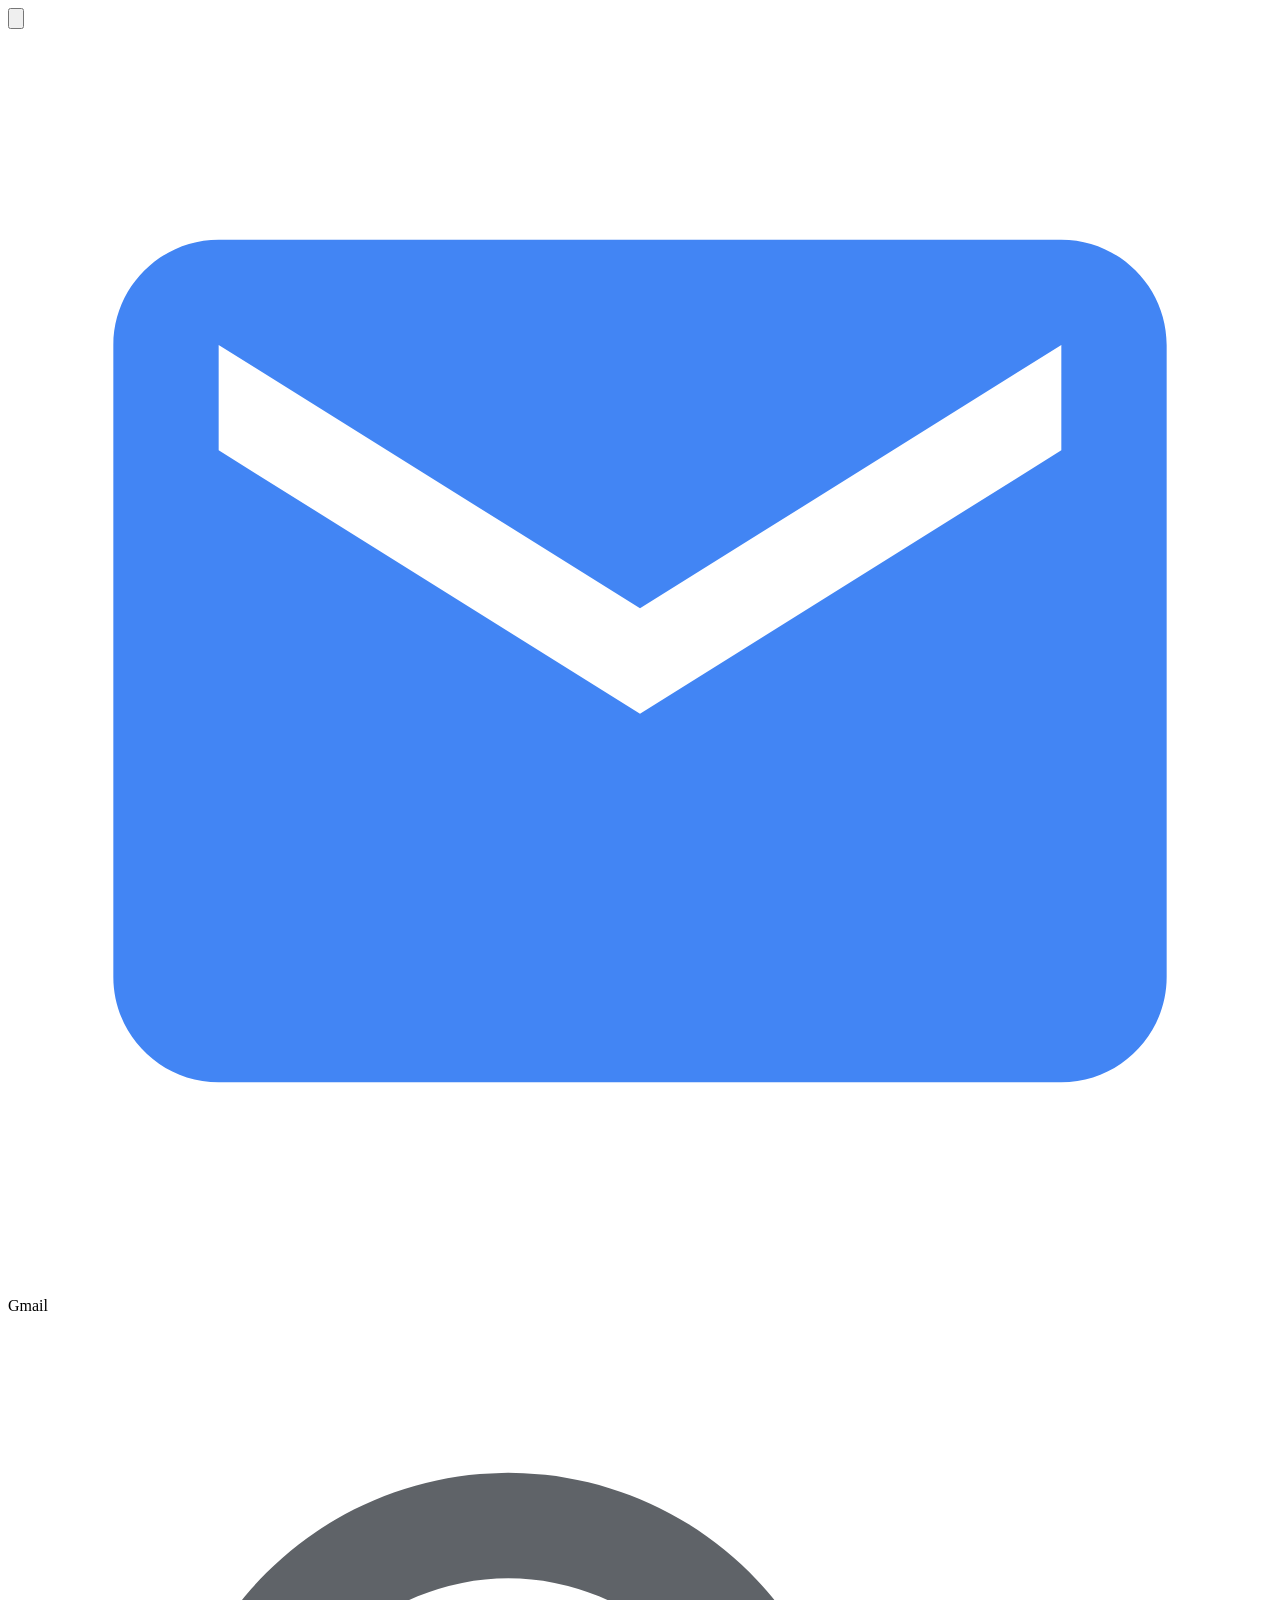
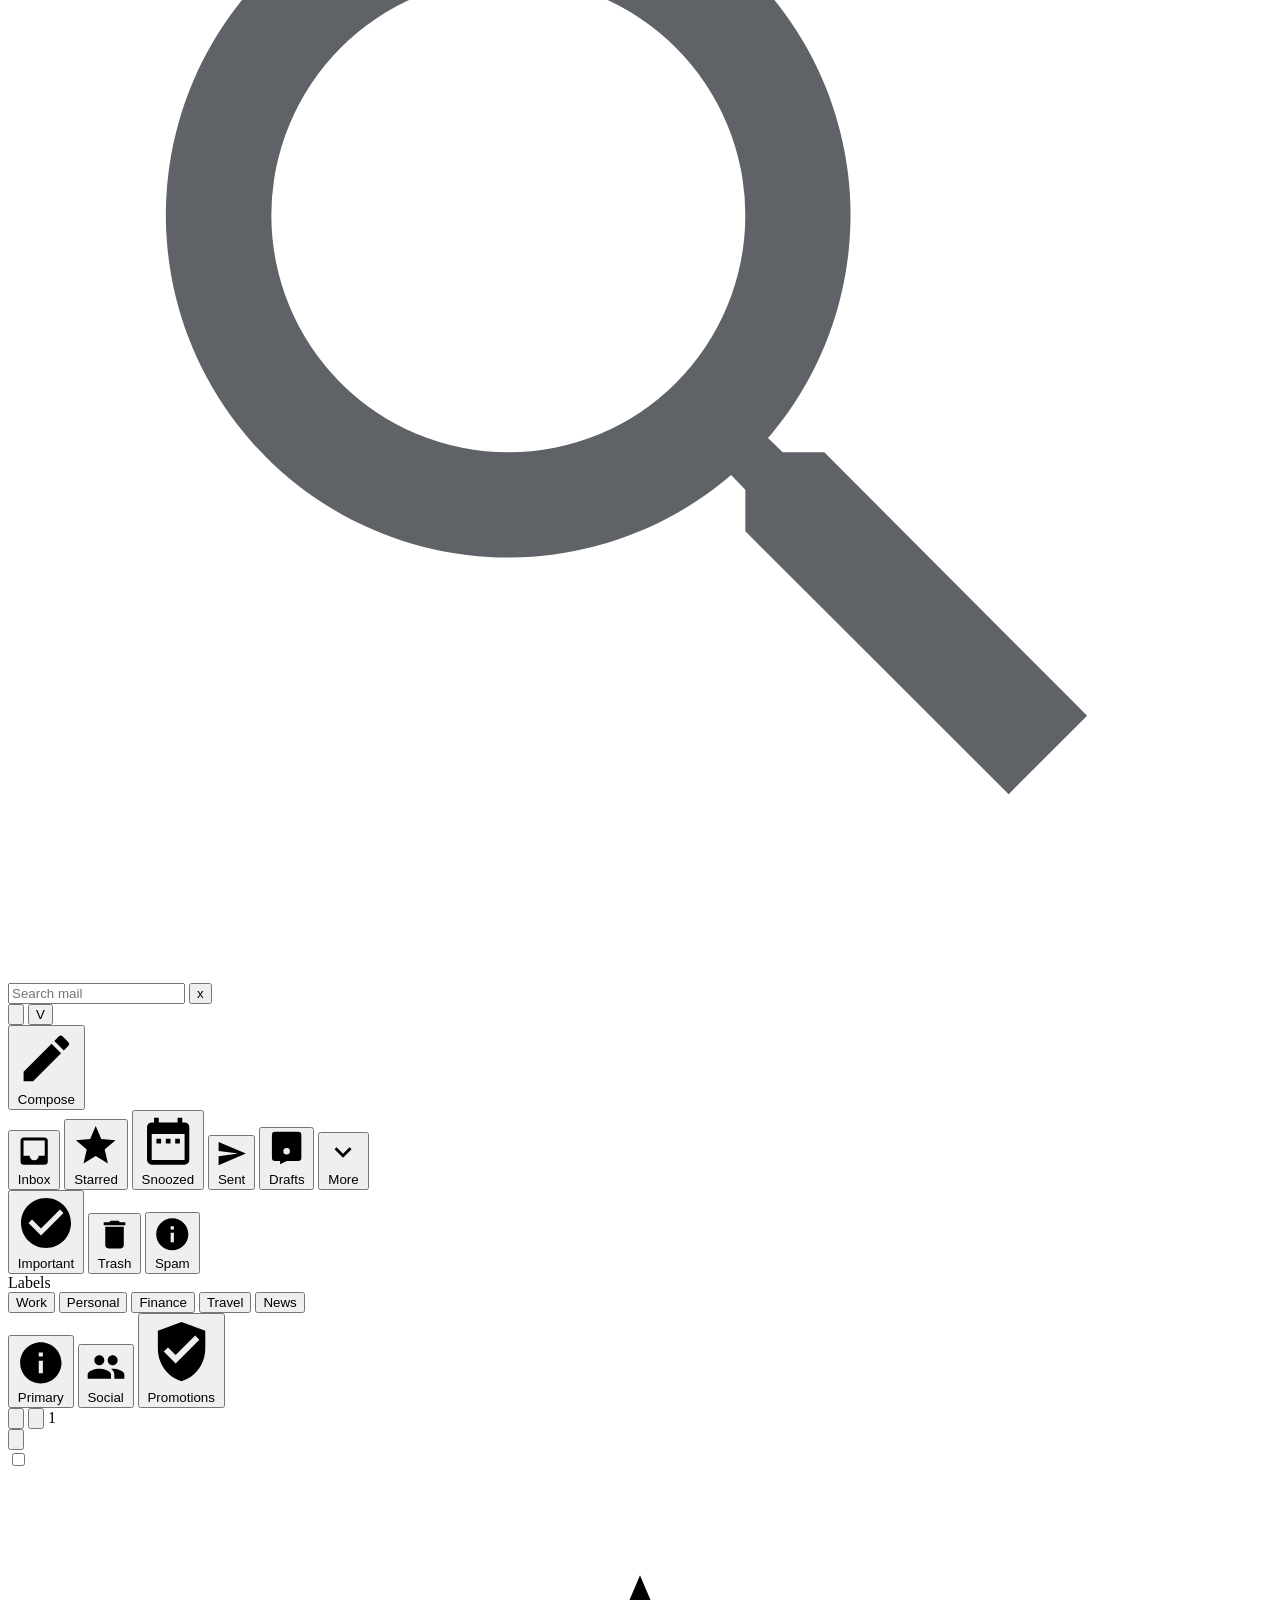
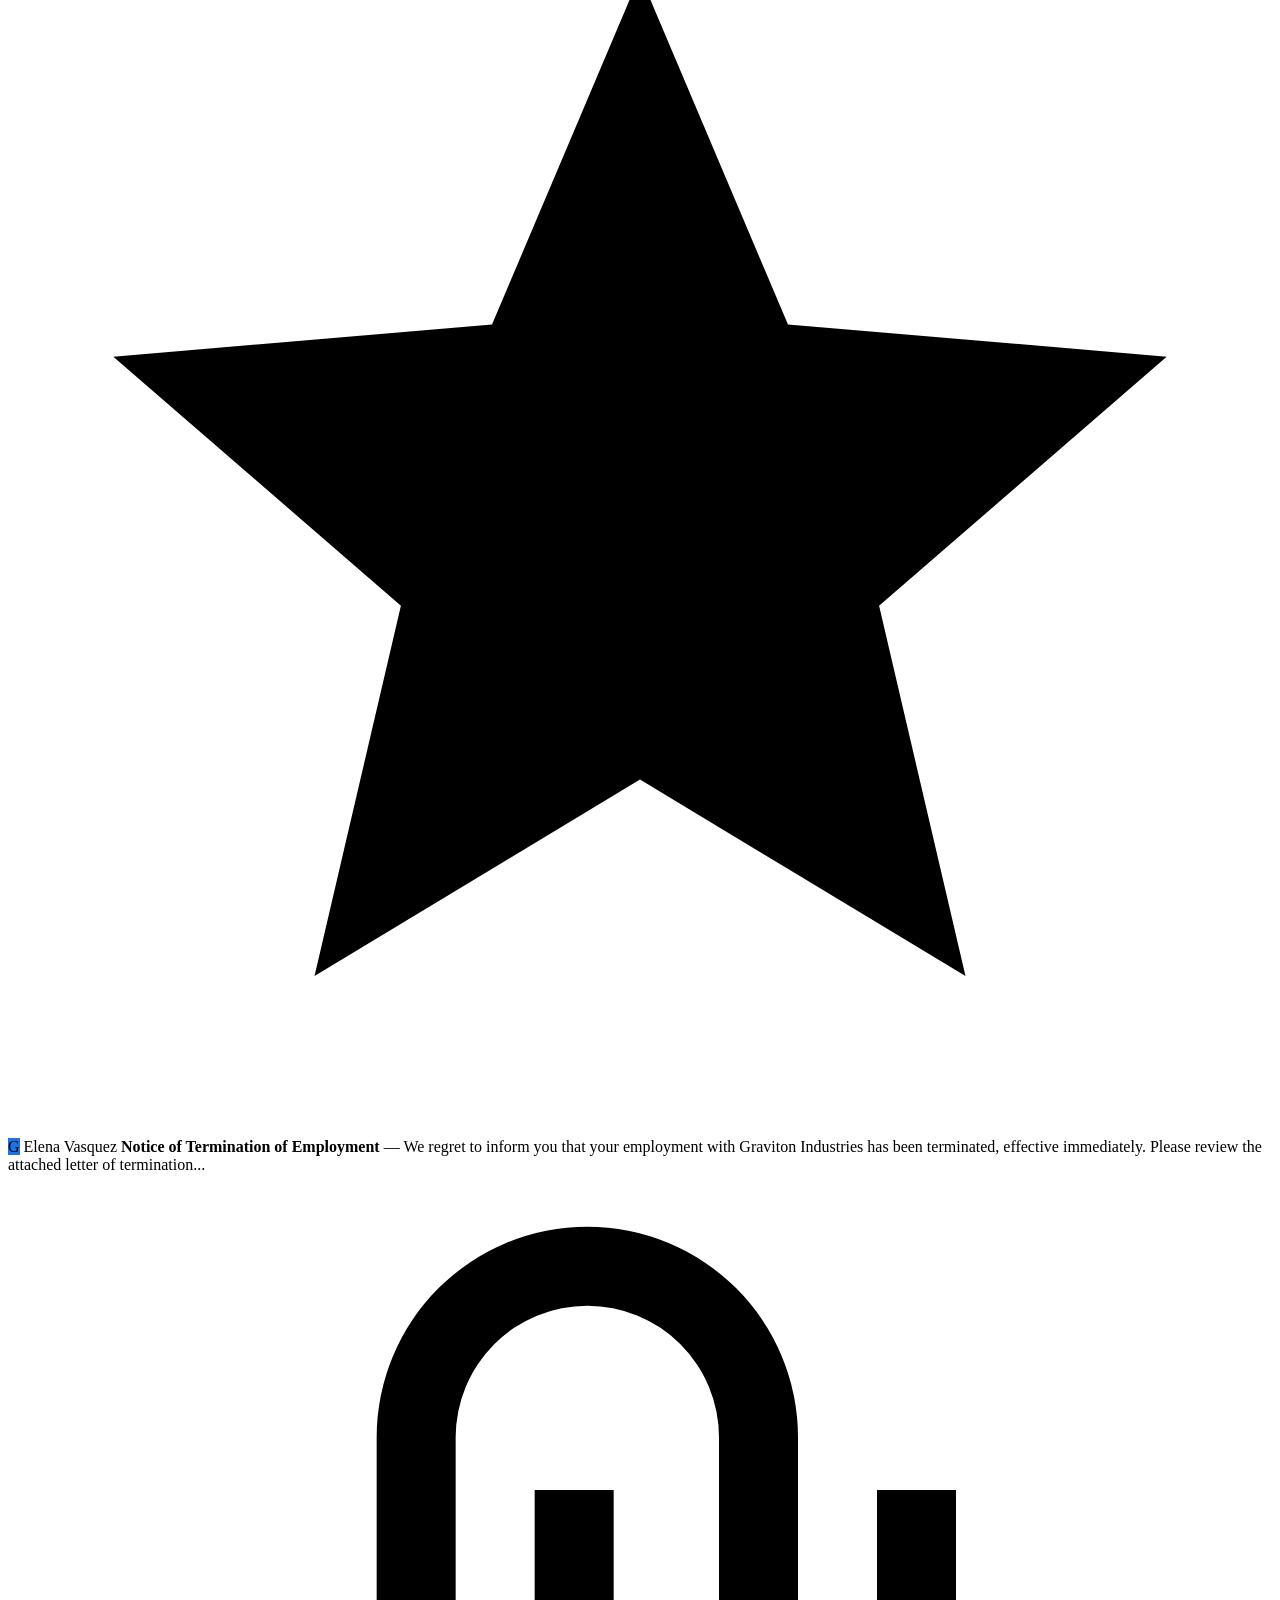
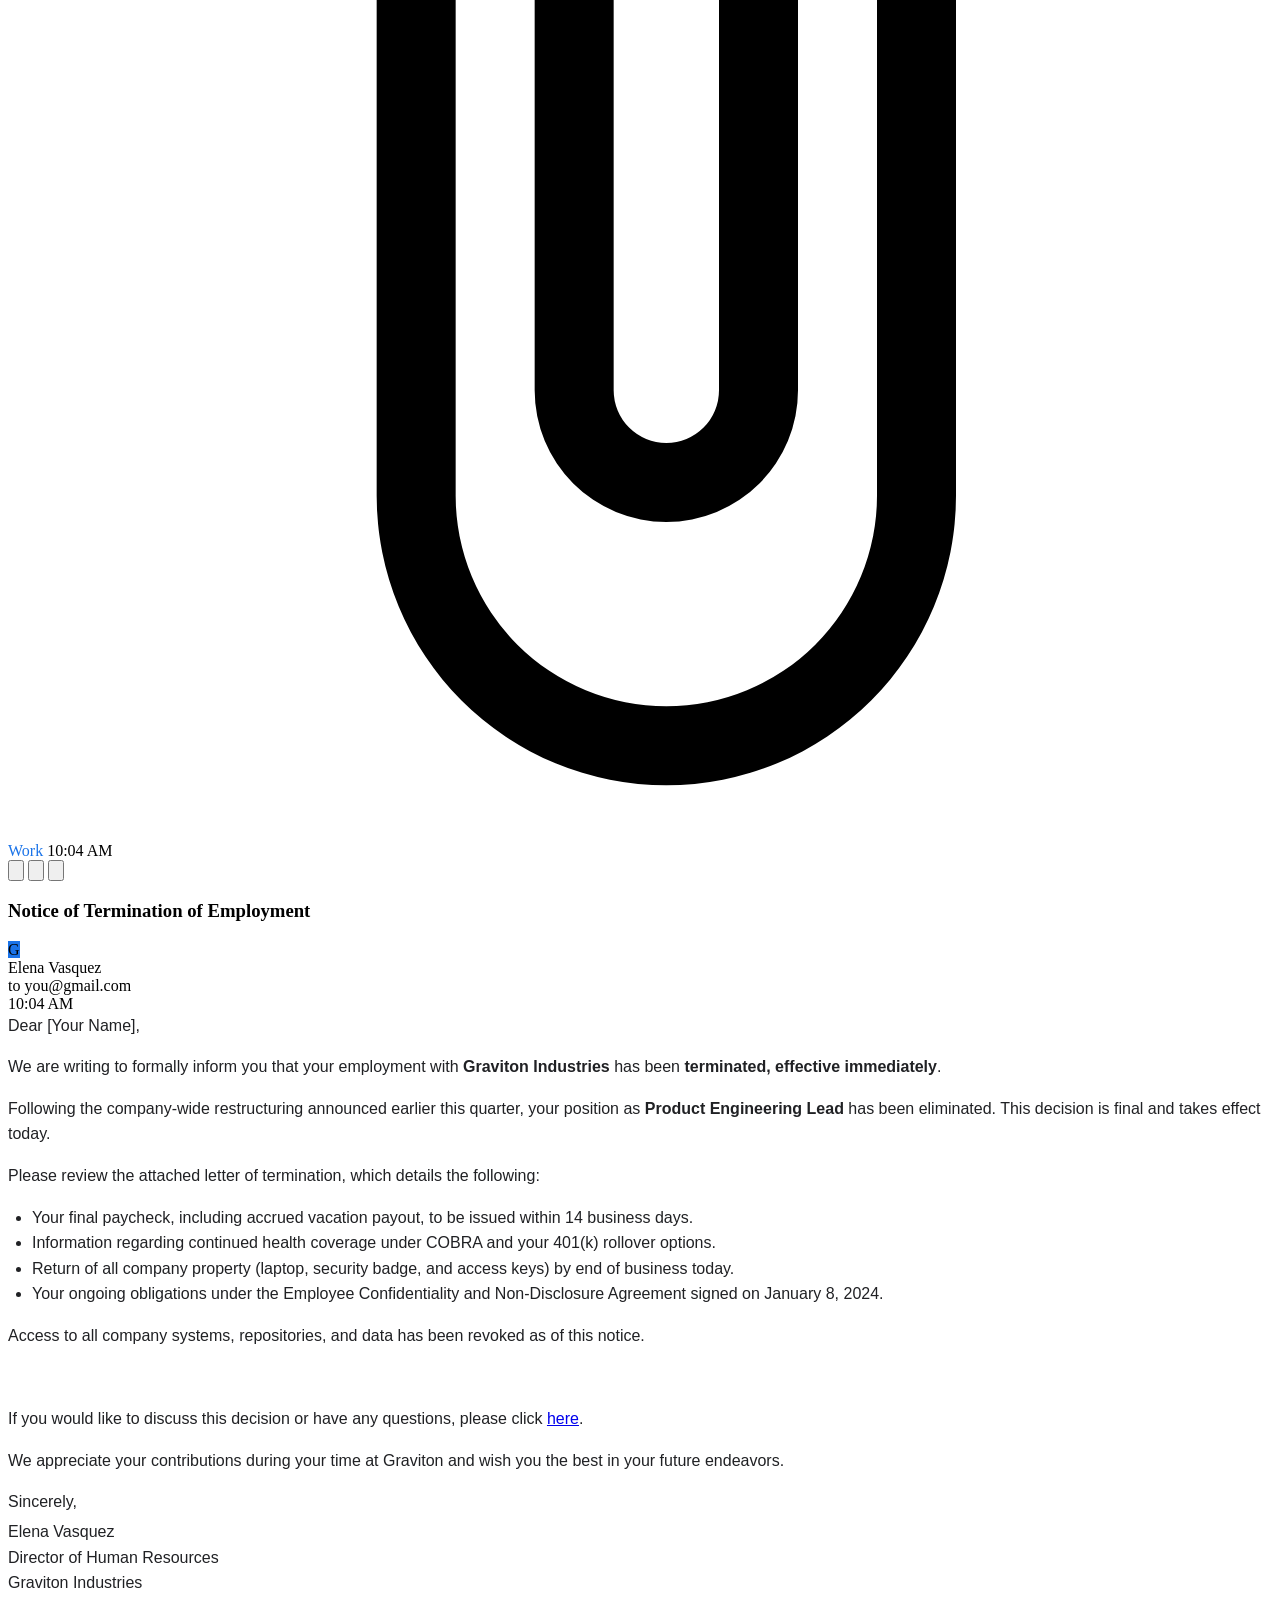
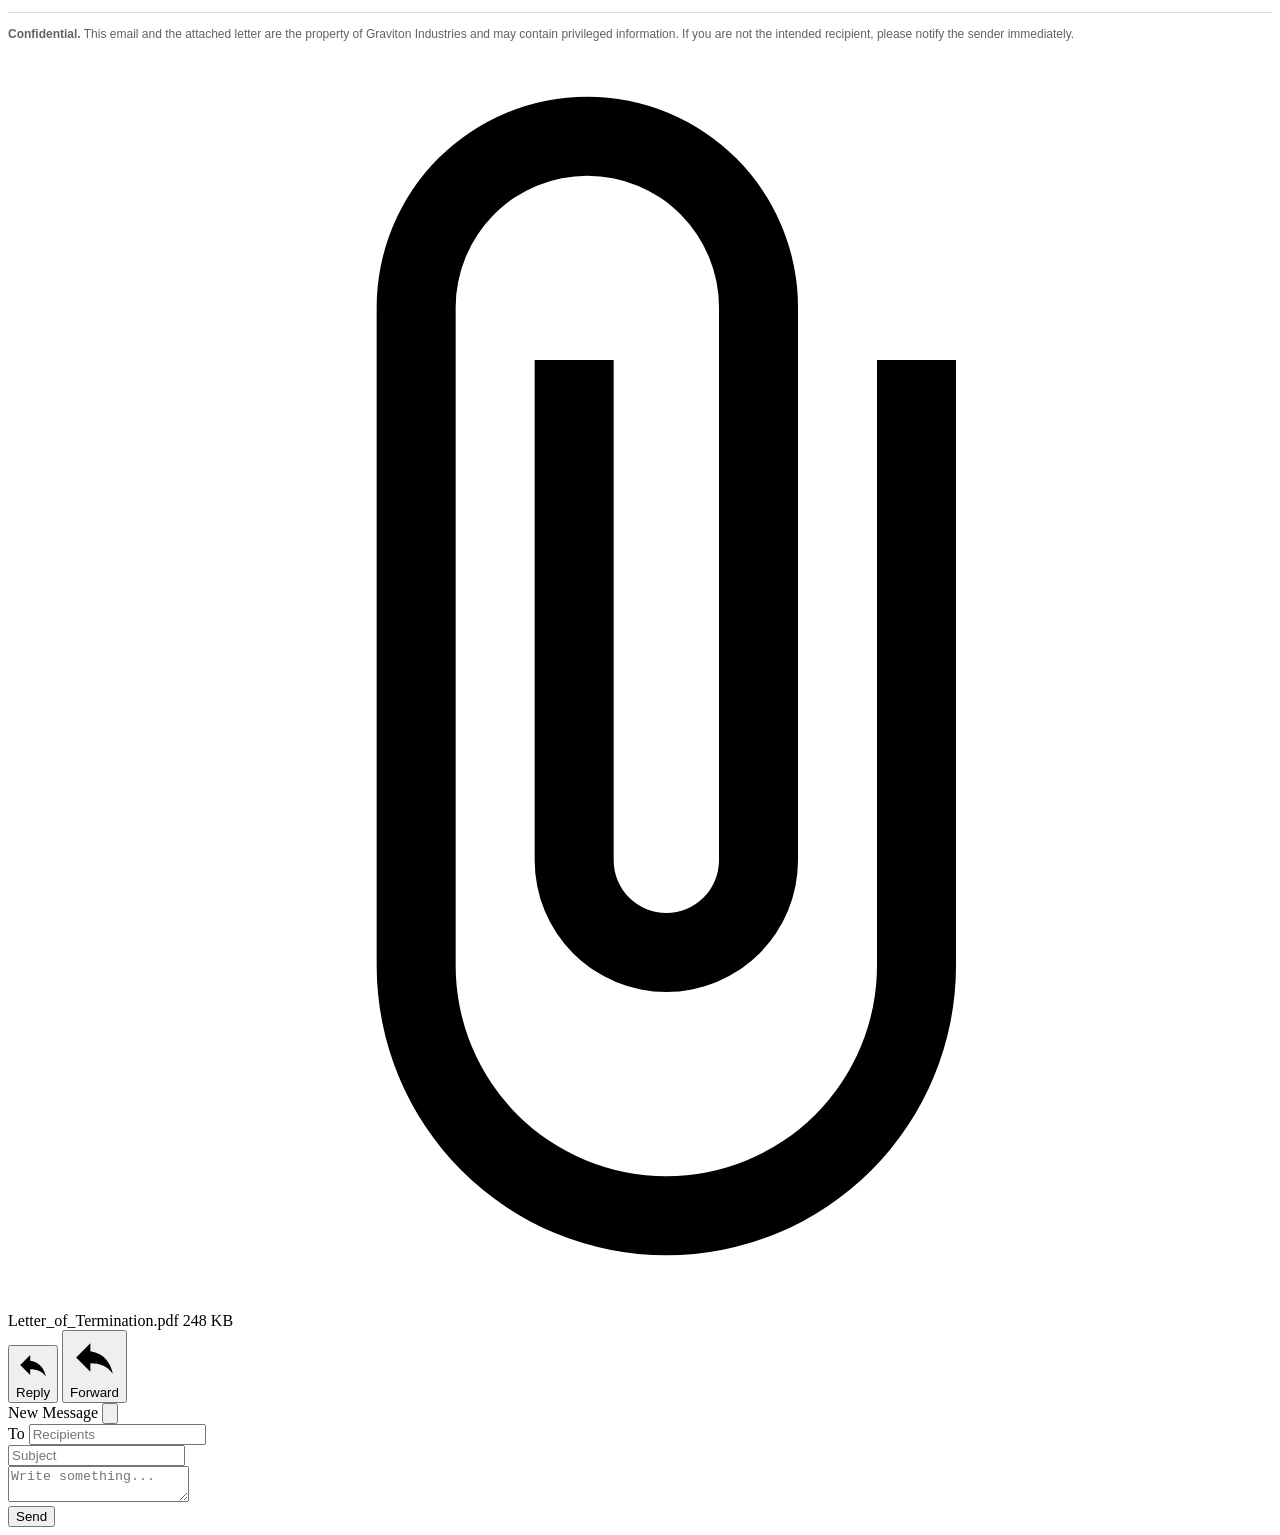
==== index.html @ 0658f621 "da" ====
<!DOCTYPE html>
<html lang="en">
<head>
  <meta charset="UTF-8" />
  <meta name="viewport" content="width=device-width, initial-scale=1.0" />
  <title>Inbox - Gmail Clone</title>
  <link rel="icon" type="image/svg+xml" href="favicon.svg" />
  <link rel="stylesheet" href="stylesv4.css" />
</head>
<body>

  <!-- ============ TOP BAR ============ -->
  <header class="topbar">
    <button class="icon-btn menu-btn" id="menuBtn" aria-label="Menu">
      <svg viewBox="0 0 24 24"><path d="M3 6h18v2H3V6zm0 5h18v2H3v-2zm0 5h18v2H3v-2z"/></svg>
    </button>
    <div class="brand">
      <span class="brand-icon">
        <svg viewBox="0 0 24 24"><path fill="#4285f4" d="M20 4H4c-1.1 0-2 .9-2 2v12c0 1.1.9 2 2 2h16c1.1 0 2-.9 2-2V6c0-1.1-.9-2-2-2zm0 4l-8 5-8-5V6l8 5 8-5v2z"/></svg>
      </span>
      <span class="brand-text">Gmail</span>
    </div>

    <div class="search-wrap">
      <span class="search-icon">
        <svg viewBox="0 0 24 24"><path fill="#5f6368" d="M15.5 14h-.79l-.28-.27a6.5 6.5 0 1 0-.7.7l.27.28v.79l5 4.99L20.49 19l-4.99-5zm-6 0A4.5 4.5 0 1 1 14 9.5 4.5 4.5 0 0 1 9.5 14z"/></svg>
      </span>
      <input type="text" id="searchInput" placeholder="Search mail" autocomplete="off" />
      <button class="search-clear" id="searchClear" aria-label="Clear search">x</button>
    </div>

    <div class="topbar-right">
      <button class="icon-btn" aria-label="Settings">
        <svg viewBox="0 0 24 24"><path fill="#5f6368" d="M19.14 12.94c.04-.3.06-.61.06-.94 0-.32-.02-.64-.07-.94l2.03-1.58a.49.49 0 0 0 .12-.61l-1.92-3.32a.488.488 0 0 0-.59-.22l-2.39.96c-.5-.38-1.03-.7-1.62-.94l-.36-2.54a.484.484 0 0 0-.48-.41h-3.84c-.24 0-.43.17-.47.41l-.36 2.54c-.59.24-1.13.57-1.62.94l-2.39-.96c-.22-.08-.47 0-.59.22L2.74 8.87c-.12.21-.08.47.12.61l2.03 1.58c-.05.3-.09.63-.09.94s.02.64.07.94l-2.03 1.58a.49.49 0 0 0-.12.61l1.92 3.32c.12.22.37.29.59.22l2.39-.96c.5.38 1.03.7 1.62.94l.36 2.54c.05.24.24.41.48.41h3.84c.24 0 .44-.17.47-.41l.36-2.54c.59-.24 1.13-.56 1.62-.94l2.39.96c.22.08.47 0 .59-.22l1.92-3.32c.12-.22.07-.47-.12-.61l-2.01-1.58zM12 15.6c-1.98 0-3.6-1.62-3.6-3.6s1.62-3.6 3.6-3.6 3.6 1.62 3.6 3.6-1.62 3.6-3.6 3.6z"/></svg>
      </button>
      <button class="avatar-btn" aria-label="Account">
        <span id="avatarLetter">V</span>
      </button>
    </div>
  </header>

  <!-- ============ LAYOUT ============ -->
  <div class="layout">

    <!-- ============ SIDEBAR ============ -->
    <aside class="sidebar" id="sidebar">
      <button class="compose-btn" id="composeBtn">
        <svg viewBox="0 0 24 24"><path d="M3 17.25V21h3.75L17.81 9.94l-3.75-3.75L3 17.25zM20.71 7.04a1 1 0 0 0 0-1.41l-2.34-2.34a1 1 0 0 0-1.41 0l-1.83 1.83 3.75 3.75 1.83-1.83z"/></svg>
        <span>Compose</span>
      </button>

      <nav class="nav" id="nav">
        <button class="nav-item active" data-view="inbox">
          <span class="nav-ico">
            <svg viewBox="0 0 24 24"><path d="M19 3H4.99c-1.1 0-1.98.9-1.98 2L3 19c0 1.1.89 2 1.99 2H19c1.1 0 2-.9 2-2V5c0-1.1-.9-2-2-2zm0 12h-4c0 1.66-1.35 3-3 3s-3-1.34-3-3H4.99V5H19v10z"/></svg>
          </span>
          <span class="nav-label">Inbox</span>
          <span class="nav-count" id="inboxCount"></span>
        </button>

        <button class="nav-item" data-view="starred">
          <span class="nav-ico">
            <svg viewBox="0 0 24 24"><path d="M12 17.27 18.18 21l-1.64-7.03L22 9.24l-7.19-.61L12 2 9.19 8.63 2 9.24l5.46 4.73L5.82 21z"/></svg>
          </span>
          <span class="nav-label">Starred</span>
        </button>

        <button class="nav-item" data-view="snoozed">
          <span class="nav-ico">
            <svg viewBox="0 0 24 24"><path d="M9 11H7v2h2v-2zm4 0h-2v2h2v-2zm4 0h-2v2h2v-2zm2-7h-1V2h-2v2H8V2H6v2H5a2 2 0 0 0-2 2v14a2 2 0 0 0 2 2h14a2 2 0 0 0 2-2V6a2 2 0 0 0-2-2zm0 16H5V9h14v11z"/></svg>
          </span>
          <span class="nav-label">Snoozed</span>
        </button>

        <button class="nav-item" data-view="sent">
          <span class="nav-ico">
            <svg viewBox="0 0 24 24"><path d="M2.01 21 23 12 2.01 3 2 10l15 2-15 2z"/></svg>
          </span>
          <span class="nav-label">Sent</span>
        </button>

        <button class="nav-item" data-view="drafts">
          <span class="nav-ico">
            <svg viewBox="0 0 24 24"><path d="M12 15a2 2 0 0 1-2-2 2 2 0 0 1 2-2 2 2 0 0 1 2 2 2 2 0 0 1-2 2zm7-14H5a2 2 0 0 0-2 2v14a2 2 0 0 0 2 2h3v2l4-2h7a2 2 0 0 0 2-2V3a2 2 0 0 0-2-2z"/></svg>
          </span>
          <span class="nav-label">Drafts</span>
        </button>

        <button class="nav-item" data-view="moreToggle" id="moreToggle">
          <span class="nav-ico" id="moreToggleIcon">
            <svg viewBox="0 0 24 24"><path d="M16.59 8.59 12 13.17 7.41 8.59 6 10l6 6 6-6z"/></svg>
          </span>
          <span class="nav-label" id="moreToggleLabel">More</span>
        </button>

        <div id="moreItems" class="hidden">
          <button class="nav-item" data-view="important">
            <span class="nav-ico">
              <svg viewBox="0 0 24 24"><path d="M12 2C6.48 2 2 6.48 2 12s4.48 10 10 10 10-4.48 10-10S17.52 2 12 2zm-2 15-5-5 1.41-1.41L10 14.17l7.59-7.59L19 8l-9 9z"/></svg>
            </span>
            <span class="nav-label">Important</span>
          </button>
          <button class="nav-item" data-view="trash">
            <span class="nav-ico">
              <svg viewBox="0 0 24 24"><path d="M6 19c0 1.1.9 2 2 2h8c1.1 0 2-.9 2-2V7H6v12zM19 4h-3.5l-1-1h-5l-1 1H5v2h14V4z"/></svg>
            </span>
            <span class="nav-label">Trash</span>
          </button>
          <button class="nav-item" data-view="spam">
            <span class="nav-ico">
              <svg viewBox="0 0 24 24"><path d="M12 2C6.48 2 2 6.48 2 12s4.48 10 10 10 10-4.48 10-10S17.52 2 12 2zm1 15h-2v-6h2v6zm0-8h-2V7h2v2z"/></svg>
            </span>
            <span class="nav-label">Spam</span>
          </button>
        </div>

        <div class="nav-labels-title">Labels</div>
        <div id="labelsNav"></div>
      </nav>
    </aside>

    <!-- ============ MAIN CONTENT ============ -->
    <main class="content" id="content">

      <!-- ===== MAIL LIST VIEW ===== -->
      <section class="view" id="mailListView">

        <!-- tabs -->
        <div class="tabs">
          <button class="tab active" data-category="Primary">
            <svg viewBox="0 0 24 24"><path d="M12 2C6.48 2 2 6.48 2 12s4.48 10 10 10 10-4.48 10-10S17.52 2 12 2zm1 15h-2v-6h2v6zm0-8h-2V7h2v2z"/></svg>
            Primary
          </button>
          <button class="tab" data-category="Social">
            <svg viewBox="0 0 24 24"><path d="M16 11c1.66 0 2.99-1.34 2.99-3S17.66 5 16 5s-3 1.34-3 3 1.34 3 3 3zm-8 0c1.66 0 2.99-1.34 2.99-3S9.66 5 8 5 5 6.34 5 8s1.34 3 3 3zm0 2c-2.33 0-7 1.17-7 3.5V19h14v-2.5c0-2.33-4.67-3.5-7-3.5zm8 0c-.29 0-.62.02-.97.05 1.16.84 1.97 1.97 1.97 3.45V19h6v-2.5c0-2.33-4.67-3.5-7-3.5z"/></svg>
            Social
          </button>
          <button class="tab" data-category="Promotions">
            <svg viewBox="0 0 24 24"><path d="M12 2 4 5v6.09c0 5.05 3.41 9.76 8 10.91 4.59-1.15 8-5.86 8-10.91V5l-8-3zm-2 14-4-4 1.41-1.41L10 13.17l6.59-6.59L18 8l-8 8z"/></svg>
            Promotions
          </button>
        </div>

        <!-- toolbar -->
        <div class="toolbar">
          <button class="icon-btn" id="selectAllBtn" aria-label="Select all">
            <svg viewBox="0 0 24 24"><path fill="#5f6368" d="M19 5v14H5V5h14zm0-2H5a2 2 0 0 0-2 2v14a2 2 0 0 0 2 2h14a2 2 0 0 0 2-2V5a2 2 0 0 0-2-2z"/></svg>
          </button>
          <button class="icon-btn" id="refreshBtn" aria-label="Refresh">
            <svg viewBox="0 0 24 24"><path fill="#5f6368" d="M17.65 6.35A7.958 7.958 0 0 0 12 4c-4.42 0-8 3.58-8 8s3.58 8 8 8c3.73 0 6.84-2.55 7.73-6h-2.08A5.99 5.99 0 0 1 12 18c-3.31 0-6-2.69-6-6s2.69-6 6-6c1.66 0 3.14.69 4.22 1.78L13 11h7V4l-2.35 2.35z"/></svg>
          </button>
          <span class="toolbar-count" id="toolbarCount"></span>
          <div class="spacer"></div>
          <button class="icon-btn" id="deleteBtn" aria-label="Delete">
            <svg viewBox="0 0 24 24"><path fill="#5f6368" d="M6 19c0 1.1.9 2 2 2h8c1.1 0 2-.9 2-2V7H6v12zM19 4h-3.5l-1-1h-5l-1 1H5v2h14V4z"/></svg>
          </button>
        </div>

        <!-- email list -->
        <div class="email-list" id="emailList"></div>
      </section>

      <!-- ===== EMAIL READING VIEW ===== -->
      <section class="view hidden" id="emailView">
        <div class="email-toolbar">
          <button class="icon-btn" id="backBtn" aria-label="Back">
            <svg viewBox="0 0 24 24"><path fill="#5f6368" d="M20 11H7.83l5.59-5.59L12 4l-8 8 8 8 1.41-1.41L7.83 13H20v-2z"/></svg>
          </button>
          <button class="icon-btn" id="archiveBtn" aria-label="Archive">
            <svg viewBox="0 0 24 24"><path fill="#5f6368" d="M20.54 5.23 19.15 3.55A1.99 1.99 0 0 0 17.61 3H6.39c-.59 0-1.14.24-1.54.68l-1.39 1.68A2.007 2.007 0 0 0 3 6.83V21c0 .55.45 1 1 1h16c.55 0 1-.45 1-1V6.83c0-.53-.21-1.04-.46-1.6zM5.18 5 6.39 3.55c.06-.05.14-.09.23-.09h10.76c.09 0 .17.04.23.09L18.82 5H5.18zM19 20H5v-4h14v4zm0-6H5V7h14v7z"/></svg>
          </button>
          <button class="icon-btn" id="emailDeleteBtn" aria-label="Delete">
            <svg viewBox="0 0 24 24"><path fill="#5f6368" d="M6 19c0 1.1.9 2 2 2h8c1.1 0 2-.9 2-2V7H6v12zM19 4h-3.5l-1-1h-5l-1 1H5v2h14V4z"/></svg>
          </button>
        </div>

        <article class="email-content" id="emailContent"></article>
      </section>
    </main>
  </div>

  <!-- ============ COMPOSE MODAL ============ -->
  <div class="compose-overlay hidden" id="composeOverlay">
    <div class="compose-window" id="composeWindow">
      <div class="compose-header">
        <span id="composeTitle">New Message</span>
        <button class="icon-btn compose-close" id="composeClose" aria-label="Close">
          <svg viewBox="0 0 24 24"><path fill="#5f6368" d="M19 6.41 17.59 5 12 10.59 6.41 5 5 6.41 10.59 12 5 17.59 6.41 19 12 13.41 17.59 19 19 17.59 13.41 12z"/></svg>
        </button>
      </div>
      <div class="compose-body">
        <div class="compose-field">
          <label>To</label>
          <input type="text" id="composeTo" placeholder="Recipients" />
        </div>
        <div class="compose-field">
          <label></label>
          <input type="text" id="composeSubject" placeholder="Subject" />
        </div>
        <textarea id="composeBody" placeholder="Write something..."></textarea>
      </div>
      <div class="compose-footer">
        <button class="send-btn" id="sendBtn">Send</button>
      </div>
    </div>
  </div>

  <div class="toast hidden" id="toast"></div>

  <script src="mock-data.js"></script>
  <script src="app.js"></script>
</body>
</html>
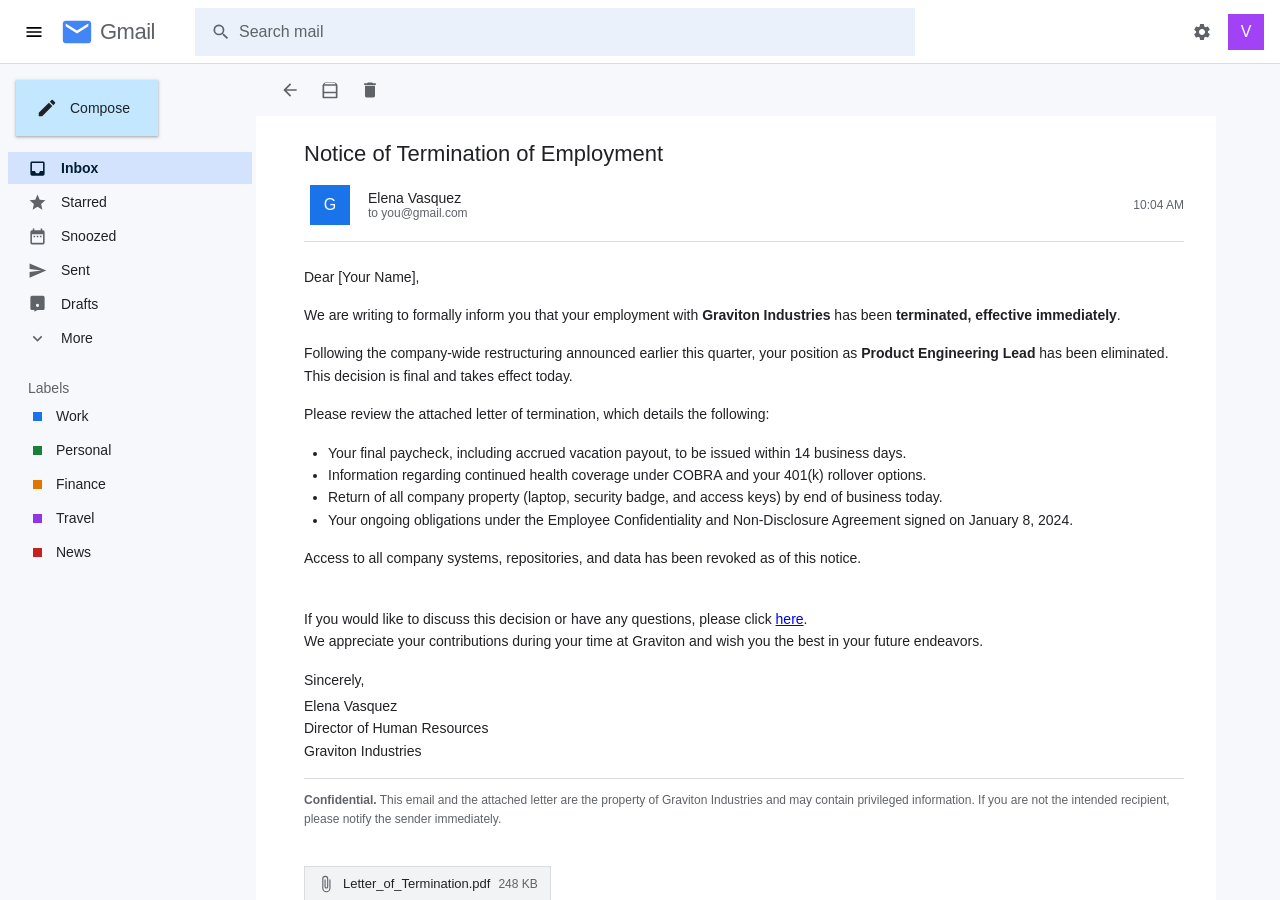
==== commit 1489b265: "dont ask\" ====
--- a/index.html
+++ b/index.html
@@ -3,7 +3,7 @@
 <head>
   <meta charset="UTF-8" />
   <meta name="viewport" content="width=device-width, initial-scale=1.0" />
-  <title>Inbox - Gmail Clone</title>
+  <title>Inbox - Gmail</title>
   <link rel="icon" type="image/svg+xml" href="favicon.svg" />
   <link rel="stylesheet" href="stylesv4.css" />
 </head>
--- a/stylesv4.css
+++ b/stylesv4.css
@@ -0,0 +1,1685 @@
+
+    /* ==========================================================
+       1. GLOBAL / 8-BIT PIXEL FOUNDATION
+       ========================================================== */
+    * {
+      margin: 0;
+      padding: 0;
+      box-sizing: border-box;
+    }
+
+    :root {
+      /* Scene 1 - Reality (terminal) */
+      --reality-bg: #282C34;
+      /* card / window bg */
+      --reality-text: #ABB2BF;
+      /* muted off-white */
+      --reality-accent: #5C6370;
+      /* boring steel */
+
+      /* Scenes 2-4 - Carnival */
+      --carnival-bg: #0A000F;
+      /* deep void black */
+      --carnival-red: #FF003C;
+      /* joker crimson */
+      --carnival-yellow: #FFD000;
+      /* arcade yellow */
+      --carnival-purple: #8000FF;
+      /* surreal purple */
+      --carnival-green: #00FF66;
+      /* acid green */
+      --carnival-text: #FFFFFF;
+      /* stark white */
+
+      /* Scene 5 - Ending */
+      --ending-bg: #F4F5F7;
+      /* ethereal snow white */
+      --ending-text: #1F242D;
+      /* reality charcoal */
+      --ending-punch: #FF003C;
+      /* preserved carnival red */
+    }
+
+    html,
+    body {
+      height: 100%;
+      overflow: hidden;
+    }
+
+    body {
+      background: var(--carnival-bg);
+      font-family: 'Courier New', Courier, monospace;
+      -webkit-font-smoothing: none;
+      /* keep it crunchy */
+    }
+
+    /* Pixel-perfect image scaling across the whole game */
+    img,
+    canvas,
+    .tile,
+    .joker-sprite {
+      image-rendering: pixelated;
+      image-rendering: crisp-edges;
+    }
+
+    /* Sharp pixel corners ONLY - no rounded corners anywhere */
+    * {
+      border-radius: 0 !important;
+    }
+
+    .hidden {
+      display: none !important;
+    }
+
+    /* ==========================================================
+       2. SCENE SYSTEM (SPA router)
+       Only the scene with '.active' is visible. JS toggles it.
+       ========================================================== */
+    .scene {
+      position: fixed;
+      inset: 0;
+      display: flex;
+      flex-direction: column;
+      align-items: center;
+      justify-content: center;
+      padding: 20px;
+      opacity: 0;
+      pointer-events: none;
+      transition: opacity 0.45s ease;
+    }
+
+    .scene.active {
+      opacity: 1;
+      pointer-events: auto;
+      animation: sceneFadeIn 0.6s ease both;
+    }
+
+    @keyframes sceneFadeIn {
+      from {
+        opacity: 0;
+        transform: translateY(10px);
+      }
+
+      to {
+        opacity: 1;
+        transform: none;
+      }
+    }
+
+    /* ==========================================================
+       3. GLITCH OVERLAYS (scene transitions + violent ending flash)
+       ========================================================== */
+    .glitch-overlay {
+      position: fixed;
+      inset: 0;
+      z-index: 60;
+      pointer-events: none;
+      opacity: 0;
+      mix-blend-mode: screen;
+      background: repeating-linear-gradient(0deg,
+          rgba(255, 0, 60, 0.35) 0px, rgba(255, 0, 60, 0.35) 2px,
+          transparent 2px, transparent 4px,
+          rgba(0, 255, 255, 0.25) 4px, rgba(0, 255, 255, 0.25) 6px,
+          transparent 6px, transparent 8px);
+    }
+
+    .glitch-overlay.on {
+      opacity: 1;
+      animation: glitchBar 0.3s steps(3) infinite;
+    }
+
+    @keyframes glitchBar {
+      0% {
+        transform: translateX(-6px);
+      }
+
+      50% {
+        transform: translateX(6px);
+      }
+
+      100% {
+        transform: translateX(-3px);
+      }
+    }
+
+    /* Violent color strobing used by triggerEnding() */
+    .glitch-overlay.violent {
+      background: none;
+      mix-blend-mode: normal;
+      animation: violentFlash 0.12s steps(1) infinite;
+    }
+
+    @keyframes violentFlash {
+      0% {
+        background: #000;
+      }
+
+      33% {
+        background: #fff;
+      }
+
+      66% {
+        background: var(--carnival-red);
+      }
+
+      100% {
+        background: #000;
+      }
+    }
+
+    body.glitching .scene.active {
+      animation: sceneGlitch 0.28s steps(2) infinite;
+    }
+
+    @keyframes sceneGlitch {
+      0% {
+        transform: translateX(-4px);
+        clip-path: inset(0 0 0 0);
+      }
+
+      25% {
+        transform: translateX(4px);
+        clip-path: inset(12% 0 58% 0);
+      }
+
+      50% {
+        transform: translateX(-2px);
+        clip-path: inset(60% 0 10% 0);
+      }
+
+      75% {
+        transform: translateX(3px);
+        clip-path: inset(30% 0 40% 0);
+      }
+
+      100% {
+        transform: translateX(0);
+        clip-path: inset(0 0 0 0);
+      }
+    }
+
+    /* ==========================================================
+       JOKER JUMPCUT (wrong answers / try again)
+       The Joker hard-cuts in to cover the whole screen, holds,
+       then cuts back to the exact same screen he interrupted.
+       ========================================================== */
+    .joker-jumpcut {
+      position: fixed;
+      inset: 0;
+      z-index: 95;
+      display: flex;
+      align-items: center;
+      justify-content: center;
+      background: var(--carnival-bg);
+      pointer-events: none;
+      overflow: hidden;
+    }
+
+    .joker-jumpcut img {
+      display: block;
+      width: min(100vw, 100vh);
+      height: min(100vw, 100vh);
+      object-fit: cover;
+    }
+
+    .joker-jumpcut.active {
+      animation: jumpcutIn 0.25s steps(6, end) both;
+    }
+
+    @keyframes jumpcutIn {
+      0% {
+        transform: scale(0.6);
+      }
+
+      100% {
+        transform: scale(1);
+      }
+    }
+
+    .joker-jumpcut.cut-out {
+      animation: jumpcutOut 0.18s steps(4, end) both;
+    }
+
+    @keyframes jumpcutOut {
+      0% {
+        transform: scale(1);
+        opacity: 1;
+      }
+
+      100% {
+        transform: scale(1.35);
+        opacity: 0;
+      }
+    }
+
+    /* ==========================================================
+       CINEMATIC PHOTO REVEAL (puzzle solved)
+       White photo-flash -> hold the solved image -> dark cut
+       ========================================================== */
+    .puzzle-flash {
+      position: fixed;
+      inset: 0;
+      z-index: 85;
+      display: flex;
+      align-items: center;
+      justify-content: center;
+      pointer-events: none;
+      background: #fff;
+      opacity: 0;
+    }
+
+    .puzzle-flash.active {
+      animation: cameraFlash 2.2s ease both;
+    }
+
+    .puzzle-flash-frame {
+      max-width: min(70vh, 92vw);
+      border: 4px solid var(--carnival-yellow);
+      box-shadow: 8px 8px 0 var(--carnival-red);
+      opacity: 0;
+    }
+
+    .puzzle-flash.active .puzzle-flash-frame {
+      animation: frameIn 2.2s ease both;
+    }
+
+    #puzzle-flash-img {
+      display: block;
+      width: 100%;
+      max-height: 70vh;
+      object-fit: contain;
+    }
+
+    @keyframes cameraFlash {
+      0% {
+        opacity: 0;
+        background: #fff;
+      }
+
+      8% {
+        opacity: 1;
+        background: #fff;
+      }
+
+      16% {
+        opacity: 1;
+        background: #fff;
+      }
+
+      20% {
+        opacity: 1;
+        background: var(--carnival-bg);
+      }
+
+      80% {
+        opacity: 1;
+        background: var(--carnival-bg);
+      }
+
+      100% {
+        opacity: 0;
+        background: var(--carnival-bg);
+      }
+    }
+
+    @keyframes frameIn {
+      0% {
+        opacity: 0;
+        transform: scale(0.6);
+      }
+
+      22% {
+        opacity: 0;
+      }
+
+      30% {
+        opacity: 1;
+        transform: scale(1);
+      }
+
+      85% {
+        opacity: 1;
+      }
+
+      100% {
+        opacity: 1;
+      }
+    }
+
+    /* ---- Reward flash: "YOU PASSED!" + puzzle piece preview ---- */
+    .reward-flash {
+      position: fixed;
+      inset: 0;
+      z-index: 60;
+      display: flex;
+      flex-direction: column;
+      align-items: center;
+      justify-content: center;
+      gap: 22px;
+      background: rgba(0, 0, 0, 0.72);
+      pointer-events: none;
+    }
+
+    .reward-flash .passed-banner {
+      font-family: 'Press Start 2P';
+      font-size: clamp(22px, 5vw, 40px);
+      color: var(--carnival-green);
+      text-shadow: 4px 4px 0 #000, 0 0 24px rgba(0, 255, 102, 0.8);
+      letter-spacing: 3px;
+      animation: passedPop 0.35s ease both;
+    }
+
+    .reward-flash .piece-preview {
+      width: clamp(90px, 18vw, 150px);
+      height: clamp(90px, 18vw, 150px);
+      border: 4px solid var(--carnival-green);
+      box-shadow: 6px 6px 0 var(--carnival-red);
+      animation: pieceSlide 0.4s ease both;
+      image-rendering: pixelated;
+      image-rendering: crisp-edges;
+    }
+
+    .reward-flash .piece-label {
+      font-family: 'Press Start 2P';
+      font-size: 11px;
+      color: var(--carnival-text);
+      letter-spacing: 1px;
+      animation: pieceSlide 0.5s ease both;
+    }
+
+    @keyframes passedPop {
+      0% {
+        transform: scale(0.2);
+        opacity: 0;
+      }
+      60% {
+        transform: scale(1.15);
+      }
+      100% {
+        transform: scale(1);
+        opacity: 1;
+      }
+    }
+
+    @keyframes pieceSlide {
+      0% {
+        transform: translateY(24px);
+        opacity: 0;
+      }
+      100% {
+        transform: none;
+        opacity: 1;
+      }
+    }
+
+    /* ==========================================================
+       4. SCENE 1 -- TERMINAL (Reality / Win95 + MS-DOS style)
+       Harsh corporate grays + white, monospace, rigid.
+       ========================================================== */
+    .terminal {
+      background: #1E2127;
+    }
+
+    .term-window {
+      width: min(780px, 95vw);
+      background: var(--reality-bg);
+      border: 2px solid var(--reality-accent);
+      box-shadow: 6px 6px 0 rgba(0, 0, 0, 0.55);
+      position: relative;
+      /* anchors the escape button */
+      font-family: 'VT323', 'Courier New', monospace;
+    }
+
+    .term-titlebar {
+      background: var(--reality-accent);
+      color: var(--reality-text);
+      display: flex;
+      justify-content: space-between;
+      padding: 6px 10px;
+      font-size: 17px;
+      letter-spacing: 1px;
+    }
+
+    .term-body {
+      background: #1E2127;
+      color: var(--reality-text);
+      padding: 22px 26px 52px;
+      font-size: 21px;
+      line-height: 1.6;
+    }
+
+    .term-line {
+      margin-bottom: 10px;
+    }
+
+    .term-line.dim {
+      color: #6C7380;
+    }
+
+    .term-line.danger {
+      color: #1E2127;
+      background: var(--reality-accent);
+      padding: 2px 6px;
+      font-weight: bold;
+    }
+
+    .cursor {
+      display: inline-block;
+      width: 11px;
+      height: 19px;
+      background: var(--reality-text);
+      vertical-align: middle;
+      animation: blink 1s steps(1) infinite;
+    }
+
+    @keyframes blink {
+
+      0%,
+      100% {
+        opacity: 1;
+      }
+
+      50% {
+        opacity: 0;
+      }
+    }
+
+    /* Subtle, easy-to-miss escape hatch */
+    .btn-escape {
+      position: absolute;
+      bottom: 8px;
+      right: 10px;
+      background: var(--reality-bg);
+      border: 2px solid var(--reality-accent);
+      color: var(--reality-accent);
+      font-family: 'VT323', monospace;
+      font-size: 16px;
+      padding: 2px 12px;
+      cursor: pointer;
+      opacity: 0.8;
+      transition: all 0.2s ease;
+    }
+
+    .btn-escape:hover {
+      color: var(--reality-text);
+      border-color: var(--reality-text);
+      opacity: 1;
+    }
+
+    /* ==========================================================
+       5. CARNIVAL BASE (Scenes 2, 3, 4)
+       Pitch black + neon red + glowing yellow.
+       ========================================================== */
+    .carnival {
+      background: var(--carnival-bg);
+      color: var(--carnival-text);
+    }
+
+    .pixel-title {
+      font-family: 'Press Start 2P';
+      font-size: clamp(16px, 3.4vw, 30px);
+      color: var(--carnival-red);
+      text-shadow: 3px 3px 0 var(--carnival-bg), 0 0 18px rgba(255, 0, 60, 0.6);
+      letter-spacing: 2px;
+      text-align: center;
+      margin-bottom: 16px;
+      margin-top: 30px;
+    }
+
+    .pixel-title.small {
+      font-size: clamp(12px, 2.2vw, 18px);
+    }
+
+    /* ---- Lives HUD (balloon emojis) ---- */
+    .hud {
+      position: fixed;
+      top: 12px;
+      left: 0;
+      right: 0;
+      display: flex;
+      justify-content: center;
+      align-items: center;
+      gap: 12px;
+      z-index: 5;
+    }
+
+    .lives-label {
+      font-family: 'Press Start 2P';
+      font-size: 10px;
+      color: var(--carnival-red);
+      letter-spacing: 2px;
+      text-shadow: 0 0 8px rgba(255, 0, 60, 0.7);
+    }
+
+    .balloons {
+      font-family: 'Press Start 2P';
+      font-size: 26px;
+      color: var(--carnival-red);
+      text-shadow: 0 0 10px rgba(255, 0, 60, 0.7);
+      letter-spacing: 2px;
+      line-height: 1;
+      min-width: 26px;
+      text-align: center;
+    }
+
+    .balloons.pop {
+      animation: numPop 0.4s ease;
+    }
+
+    @keyframes numPop {
+      0% {
+        transform: scale(1);
+      }
+
+      40% {
+        transform: scale(1.5);
+      }
+
+      100% {
+        transform: scale(1);
+      }
+    }
+
+    /* ---- Dialogue box (bottom of screen) ---- */
+    .dialogue-box {
+      width: min(720px, 92vw);
+      background: var(--carnival-bg);
+      border: 4px solid var(--carnival-yellow);
+      box-shadow: 6px 6px 0 var(--carnival-red);
+      padding: 14px 18px;
+      min-height: 104px;
+      max-height: 46vh;
+      overflow-y: auto;
+    }
+
+    .dialogue-box .speaker {
+      display: block;
+      font-family: 'Press Start 2P';
+      font-size: 9px;
+      color: var(--carnival-red);
+      letter-spacing: 1px;
+      margin-bottom: 10px;
+    }
+
+    .dialogue-text {
+      font-family: 'VT323';
+      font-size: clamp(18px, 3vw, 24px);
+      line-height: 1.5;
+      color: var(--carnival-yellow);
+    }
+
+    /* ---- Pixel buttons (blocky borders, hard shadow) ---- */
+    .pixel-btn {
+      font-family: 'Press Start 2P';
+      font-size: 11px;
+      letter-spacing: 1px;
+      color: var(--carnival-yellow);
+      background: var(--carnival-bg);
+      border: 3px solid var(--carnival-yellow);
+      box-shadow: 5px 5px 0 var(--carnival-red);
+      padding: 12px 18px;
+      cursor: pointer;
+      transition: transform 0.12s ease, background 0.12s ease,
+        color 0.12s ease, box-shadow 0.12s ease;
+    }
+
+    .pixel-btn:hover {
+      transform: translate(3px, 3px);
+      box-shadow: 2px 2px 0 var(--carnival-red);
+      background: var(--carnival-red);
+      color: #fff;
+    }
+
+    .pixel-btn.small {
+      font-size: 9px;
+      padding: 10px 14px;
+    }
+
+    .pixel-btn.ghost {
+      color: var(--carnival-green);
+      border-color: var(--carnival-green);
+      box-shadow: 5px 5px 0 var(--carnival-bg);
+    }
+
+    .pixel-btn.ghost:hover {
+      background: var(--carnival-green);
+      color: var(--carnival-bg);
+      border-color: var(--carnival-green);
+      box-shadow: 2px 2px 0 var(--carnival-bg);
+    }
+
+    .play-btn {
+      opacity: 0;
+      transform: translateY(8px);
+    }
+
+    .play-btn.fade-in {
+      opacity: 1;
+      transform: none;
+      transition: opacity 0.6s ease, transform 0.6s ease,
+        background 0.12s ease, color 0.12s ease, box-shadow 0.12s ease;
+    }
+
+    .play-btn.fade-in:hover {
+      transform: translate(3px, 3px);
+    }
+
+    /* ---- Feedback line ---- */
+    .feedback {
+      font-family: 'VT323';
+      font-size: 19px;
+      color: var(--carnival-red);
+      text-align: center;
+      margin-top: 10px;
+      min-height: 20px;
+    }
+
+    .feedback.good {
+      color: var(--carnival-green);
+    }
+
+    /* ==========================================================
+       6. TRANSITION SCENE (pitch black, red typing)
+       ========================================================== */
+    #scene-transition {
+      background: var(--carnival-bg);
+    }
+
+    .transition-text {
+      font-family: 'Press Start 2P';
+      font-size: clamp(12px, 3vw, 20px);
+      color: var(--carnival-red);
+      text-shadow: 0 0 12px rgba(255, 0, 60, 0.7);
+      line-height: 1.8;
+      text-align: center;
+      max-width: 720px;
+    }
+
+    /* ==========================================================
+       7. SCENE 2 -- JOKER INTRO  (pouncing villain)
+       ========================================================== */
+    #scene-joker {
+      justify-content: flex-start;
+      padding-top: 40px;
+    }
+
+    .joker-sprite {
+      width: clamp(140px, 24vw, 210px);
+      background: none;
+      border: none;
+      box-shadow: none;
+      /* CONTINUOUS pounce: scale up/down + shift on the Y axis */
+      animation: pounce 1.1s ease-in-out infinite;
+    }
+
+    .joker-sprite.small {
+      width: clamp(70px, 12vw, 100px);
+    }
+
+    @keyframes pounce {
+
+      0%,
+      100% {
+        transform: translateY(0) scale(1);
+      }
+
+      50% {
+        transform: translateY(-10px) scale(1.08);
+      }
+    }
+
+    #scene-joker .dialogue-box {
+      margin-top: auto;
+    }
+
+    /* ==========================================================
+       8. SCENE 3 -- THE RIDDLES
+       ========================================================== */
+    #scene-riddles {
+      justify-content: flex-start;
+      padding-top: 64px;
+      overflow-y: auto;
+    }
+
+    .riddle-choices {
+      width: min(720px, 92vw);
+      display: flex;
+      flex-direction: column;
+      gap: 14px;
+      padding-top: 20px;
+      margin-bottom: 16px;
+    }
+
+    .answer-btn {
+      font-family: 'Press Start 2P';
+      font-size: 11px;
+      line-height: 1.6;
+      color: var(--carnival-text);
+      border-color: grey;
+      background: grey;
+      box-shadow: 5px 5px 0 #ff0000;
+      padding: 14px;
+      cursor: pointer;
+      text-align: left;
+      transition: background 0.12s ease, border-color 0.12s ease, box-shadow 0.12s ease;
+    }
+
+    /* LOGICAL answers = boring steel trap. SURREAL = correct + purple. */
+    .answer-btn.logical {
+      color: var(--reality-text);
+      border-color: var(--reality-accent);
+      background: #1A1D24;
+    }
+
+    .answer-btn.logical:hover {
+      border-color: #828997;
+    }
+
+    .answer-btn.surreal {
+      color: var(--reality-text);
+      border-color: var(--reality-accent);
+      background: #1A1D24;
+    }
+
+    .answer-btn.surreal:hover {
+      border-color: #828997;
+    }
+
+    .answer-btn.correct {
+      background: var(--carnival-red);
+      color: var(--carnival-bg);
+      border-color: var(--carnival-red);
+      box-shadow: 5px 5px 0 var(--carnival-red);
+    }
+
+    .answer-btn.wrong {
+      background: var(--carnival-red);
+      color: #fff;
+      border-color: var(--carnival-red);
+      animation: wrongShake 0.35s ease;
+    }
+
+    .riddle-choices.reveal .answer-btn {
+      animation: btnIn 0.3s ease both;
+    }
+
+    @keyframes btnIn {
+      from {
+        transform: translateY(10px);
+        opacity: 0;
+      }
+
+      to {
+        transform: none;
+        opacity: 1;
+      }
+    }
+
+    @keyframes wrongShake {
+
+      0%,
+      100% {
+        transform: translateX(0);
+      }
+
+      25% {
+        transform: translateX(-6px);
+      }
+
+      75% {
+        transform: translateX(6px);
+      }
+    }
+
+    #scene-riddles .dialogue-box {
+      margin-top: auto;
+    }
+
+    #scene-riddles .dialogue-text {
+      font-size: clamp(16px, 2.6vw, 20px);
+    }
+
+    /* ==========================================================
+       9. SCENE 4 -- THE FINAL PICTURE PUZZLE
+       Joker: pounce STOPPED + scaled up (intimidating).
+       ========================================================== */
+    #scene-puzzle {
+      justify-content: flex-start;
+      padding-top: 64px;
+    }
+
+    #scene-puzzle .joker-sprite {
+      animation: none;
+      /* stop bouncing */
+      transform: scale(1.35);
+      /* loom over the player */
+      box-shadow: none;
+    }
+
+    .puzzle-grid {
+      display: grid;
+      grid-template-columns: repeat(3, 1fr);
+      gap: 3px;
+      width: min(300px, 70vw);
+      aspect-ratio: 1 / 1;
+      background: var(--carnival-bg);
+      border: 4px solid var(--carnival-yellow);
+      box-shadow: 6px 6px 0 var(--carnival-red);
+      padding: 3px;
+      margin-top: 18px;
+    }
+
+    .puzzle-grid.shake {
+      animation: wrongShake 0.4s ease;
+    }
+
+    .tile {
+      position: relative;
+      border: 2px solid #2A2A33;
+      background-color: #12001A;
+      background-size: 300% 300%;
+      /* 3x3 slice of the source image */
+      background-repeat: no-repeat;
+      cursor: pointer;
+      transition: transform 0.15s ease;
+    }
+
+    .tile:hover {
+      transform: scale(1.04);
+    }
+
+    .tile.selected {
+      outline: 3px solid var(--carnival-red);
+      box-shadow: inset 0 0 0 3px var(--carnival-yellow);
+    }
+
+    /* Small index badge - delete this span in JS to go full-image */
+    .tile-num {
+      position: absolute;
+      top: 2px;
+      left: 3px;
+      font-family: 'Press Start 2P';
+      font-size: 8px;
+      color: rgba(255, 255, 255, 0.75);
+      background: rgba(0, 0, 0, 0.6);
+      padding: 2px 3px;
+      pointer-events: none;
+    }
+
+    .puzzle-actions {
+      display: flex;
+      gap: 14px;
+      flex-wrap: wrap;
+      justify-content: center;
+      width: min(300px, 70vw);
+      margin-top: 16px;
+      margin-bottom: 16px;
+    }
+
+    #scene-puzzle .dialogue-box {
+      margin-top: auto;
+    }
+
+    /* ==========================================================
+       10. SCENE 5 -- ENDING (white / winter-reality blend)
+       ========================================================== */
+    #scene-ending {
+      background: var(--ending-bg);
+      justify-content: center;
+    }
+
+    #snow-canvas {
+      position: fixed;
+      inset: 0;
+      width: 100%;
+      height: 100%;
+      z-index: 0;
+    }
+
+    .ending-wrap {
+      position: relative;
+      z-index: 1;
+      text-align: center;
+      padding-bottom: 90px;
+    }
+
+    .ending-text {
+      font-family: 'Courier New', Courier, monospace;
+      font-size: clamp(14px, 2.3vw, 22px);
+      color: var(--ending-text);
+      letter-spacing: 1px;
+      margin: 12px 0;
+      opacity: 0;
+      transition: opacity 3s ease;
+    }
+
+    .ending-text.show {
+      opacity: 1;
+    }
+
+    .ending-text.red {
+      color: var(--carnival-red);
+    }
+
+    /* "End Game" - boring corporate button from Scene 1 */
+    #btn-end-game {
+      position: relative;
+      z-index: 1;
+      margin-top: 30px;
+      background: var(--reality-bg);
+      border: 2px solid var(--reality-accent);
+      color: var(--reality-text);
+      font-family: 'Courier New', Courier, monospace;
+      font-size: 14px;
+      padding: 8px 22px;
+      cursor: pointer;
+      opacity: 0;
+      transition: opacity 2s ease;
+    }
+
+    #btn-end-game.show {
+      opacity: 1;
+    }
+
+    #btn-end-game:hover {
+      background: #2C313A;
+      color: #FFFFFF;
+    }
+
+    /* ==========================================================
+       11. GAME OVER OVERLAY (lives = 0) -> auto-reload
+       ========================================================== */
+    .game-over {
+      position: fixed;
+      inset: 0;
+      z-index: 70;
+      background: var(--carnival-bg);
+      display: flex;
+      align-items: center;
+      justify-content: center;
+      text-align: center;
+      animation: sceneFadeIn 0.7s ease both;
+    }
+
+    .game-over-wrap {
+      display: flex;
+      flex-direction: column;
+      align-items: center;
+      width: min(720px, 94vw);
+    }
+
+    .game-over-joker {
+      width: clamp(80px, 14vw, 120px);
+      border: 4px solid var(--carnival-red);
+      box-shadow: 0 0 30px rgba(255, 0, 60, 0.7);
+      margin: 18px 0;
+      animation: pounce 1.1s ease-in-out infinite;
+    }
+
+    .game-over .dialogue-box {
+      width: min(640px, 92vw);
+    }
+
+    .game-over-hint {
+      font-family: 'Press Start 2P';
+      font-size: 10px;
+      color: var(--carnival-red);
+      margin-top: 16px;
+      letter-spacing: 1px;
+      text-shadow: 0 0 10px rgba(255, 0, 60, 0.8);
+      line-height: 1.8;
+    }
+
+    #btn-gameover-reload {
+      margin-top: 18px;
+    }
+
+    .game-over h1 {
+      font-family: 'Press Start 2P';
+      color: var(--carnival-red);
+      font-size: clamp(22px, 5vw, 40px);
+      text-shadow: 3px 3px 0 #fff, 0 0 20px var(--carnival-red);
+      letter-spacing: 3px;
+    }
+
+    .game-over p {
+      font-family: 'VT323';
+      font-size: 20px;
+      color: #999;
+      margin-top: 14px;
+    }
+
+    .game-over .redline {
+      color: var(--carnival-red);
+    }
+
+
+    * {
+  margin: 0;
+  padding: 0;
+  box-sizing: border-box;
+}
+
+:root {
+  --bg: #f6f8fc;
+  --panel: #ffffff;
+  --text: #202124;
+  --text-secondary: #5f6368;
+  --border: #dadce0;
+  --hover: #e8eaed;
+  --nav-selected-bg: #d3e3fd;
+  --nav-selected-text: #001d35;
+  --red: #c5221f;
+  --blue: #1a73e8;
+}
+
+html, body {
+  height: 100%;
+  font-family: 'Google Sans', 'Roboto', Arial, Helvetica, sans-serif;
+  color: var(--text);
+  background: var(--bg);
+  font-size: 14px;
+}
+
+.hidden { display: none !important; }
+
+svg { width: 20px; height: 20px; display: block; }
+
+.icon-btn {
+  border: none;
+  background: transparent;
+  border-radius: 50%;
+  width: 36px;
+  height: 36px;
+  display: inline-flex;
+  align-items: center;
+  justify-content: center;
+  cursor: pointer;
+  flex-shrink: 0;
+}
+.icon-btn:hover { background: var(--hover); }
+
+/* ================= TOP BAR ================= */
+.topbar {
+  display: flex;
+  align-items: center;
+  gap: 8px;
+  padding: 8px 16px;
+  background: var(--panel);
+  height: 64px;
+  border-bottom: 1px solid var(--border);
+  position: sticky;
+  top: 0;
+  z-index: 50;
+}
+
+.brand {
+  display: flex;
+  align-items: center;
+  gap: 6px;
+  margin-right: 16px;
+  padding-right: 16px;
+}
+.brand-icon svg { width: 34px; height: 34px; }
+.brand-text {
+  font-size: 22px;
+  color: var(--text-secondary);
+  font-weight: 400;
+  letter-spacing: -0.5px;
+}
+
+.search-wrap {
+  flex: 1;
+  max-width: 720px;
+  display: flex;
+  align-items: center;
+  background: #eaf1fb;
+  border-radius: 28px;
+  padding: 0 8px;
+  height: 48px;
+  transition: background 0.15s, box-shadow 0.15s;
+}
+.search-wrap:focus-within {
+  background: var(--panel);
+  box-shadow: 0 1px 1px rgba(0,0,0,.1), 0 1px 4px rgba(0,0,0,.15);
+}
+.search-icon {
+  display: flex;
+  align-items: center;
+  padding: 8px;
+  cursor: pointer;
+}
+.search-wrap input {
+  flex: 1;
+  border: none;
+  outline: none;
+  background: transparent;
+  font-size: 16px;
+  color: var(--text);
+  height: 100%;
+}
+.search-wrap input::placeholder { color: var(--text-secondary); }
+.search-clear {
+  border: none;
+  background: transparent;
+  color: var(--text-secondary);
+  font-size: 16px;
+  width: 28px;
+  height: 28px;
+  border-radius: 50%;
+  cursor: pointer;
+  display: none;
+}
+.search-clear:hover { background: var(--hover); }
+
+.topbar-right {
+  margin-left: auto;
+  display: flex;
+  align-items: center;
+  gap: 8px;
+}
+
+.avatar-btn {
+  width: 36px;
+  height: 36px;
+  border-radius: 50%;
+  border: none;
+  background: #a142f4;
+  color: #fff;
+  font-weight: 500;
+  font-size: 16px;
+  cursor: pointer;
+  display: flex;
+  align-items: center;
+  justify-content: center;
+}
+
+/* ================= LAYOUT ================= */
+.layout {
+  display: flex;
+  height: calc(100vh - 64px);
+  overflow: hidden;
+}
+
+/* ================= SIDEBAR ================= */
+.sidebar {
+  width: 256px;
+  flex-shrink: 0;
+  padding: 8px 4px 16px 8px;
+  overflow-y: auto;
+  transition: width 0.2s, margin-left 0.2s;
+}
+.sidebar.collapsed {
+  width: 68px;
+  margin-left: -4px;
+}
+.sidebar.collapsed .nav-label,
+.sidebar.collapsed .nav-count,
+.sidebar.collapsed .nav-labels-title,
+.sidebar.collapsed #labelsNav,
+.sidebar.collapsed .compose-btn span {
+  display: none;
+}
+.sidebar.collapsed .compose-btn {
+  width: 56px;
+  border-radius: 16px;
+  padding: 0;
+  justify-content: center;
+}
+.sidebar.collapsed .nav-item { justify-content: center; width: 48px; margin: 0 auto; }
+
+.compose-btn {
+  display: flex;
+  align-items: center;
+  gap: 12px;
+  margin: 8px 8px 16px 8px;
+  padding: 0 20px;
+  height: 56px;
+  background: #c2e7ff;
+  border: none;
+  border-radius: 16px;
+  font-size: 14px;
+  font-weight: 500;
+  color: var(--text);
+  cursor: pointer;
+  box-shadow: 0 1px 2px rgba(60,64,67,.3), 0 1px 3px 1px rgba(60,64,67,.15);
+  transition: box-shadow 0.15s;
+  width: 142px;
+}
+.compose-btn:hover { box-shadow: 0 1px 3px rgba(60,64,67,.3), 0 4px 8px 3px rgba(60,64,67,.15); }
+.compose-btn svg { width: 22px; height: 22px; fill: var(--text); }
+
+.nav-item {
+  display: flex;
+  align-items: center;
+  gap: 14px;
+  width: 100%;
+  padding: 0 12px 0 20px;
+  height: 32px;
+  border: none;
+  background: transparent;
+  border-radius: 0 16px 16px 0;
+  cursor: pointer;
+  font-size: 14px;
+  color: var(--text);
+  text-align: left;
+  transition: background 0.1s;
+  margin-bottom: 2px;
+}
+.nav-item:hover { background: var(--hover); }
+.nav-item.active {
+  background: var(--nav-selected-bg);
+  color: var(--nav-selected-text);
+  font-weight: 700;
+}
+.nav-ico { display: flex; align-items: center; }
+.nav-item svg { fill: var(--text-secondary); width: 19px; height: 19px; }
+.nav-item.active svg { fill: #001d35; }
+.nav-count {
+  margin-left: auto;
+  font-size: 12px;
+  font-weight: 700;
+  color: var(--text-secondary);
+  padding-right: 8px;
+}
+.nav-item.active .nav-count { color: #001d35; }
+
+.nav-labels-title {
+  padding: 24px 20px 4px 20px;
+  font-size: 14px;
+  color: var(--text-secondary);
+}
+
+.label-item {
+  display: flex;
+  align-items: center;
+  gap: 14px;
+  width: 100%;
+  padding: 0 12px 0 20px;
+  height: 32px;
+  border: none;
+  background: transparent;
+  border-radius: 0 16px 16px 0;
+  cursor: pointer;
+  font-size: 14px;
+  color: var(--text);
+  text-align: left;
+  margin-bottom: 2px;
+}
+.label-item:hover { background: var(--hover); }
+.label-item.active {
+  background: var(--nav-selected-bg);
+  color: var(--nav-selected-text);
+  font-weight: 700;
+}
+.label-dot {
+  width: 9px;
+  height: 9px;
+  border-radius: 50%;
+  flex-shrink: 0;
+  margin-left: 5px;
+}
+.label-item svg { fill: var(--text-secondary); width: 19px; height: 19px; }
+
+/* ================= CONTENT ================= */
+.content {
+  flex: 1;
+  min-width: 0;
+  display: flex;
+  flex-direction: column;
+}
+
+.view { display: flex; flex-direction: column; flex: 1; min-height: 0; }
+
+/* ----- tabs ----- */
+.tabs {
+  display: flex;
+  padding: 0 12px;
+  border-bottom: 1px solid var(--border);
+  gap: 4px;
+}
+.tab {
+  display: flex;
+  align-items: center;
+  gap: 8px;
+  padding: 8px 16px;
+  border: none;
+  background: transparent;
+  color: var(--text-secondary);
+  font-size: 14px;
+  font-weight: 500;
+  cursor: pointer;
+  position: relative;
+}
+.tab svg { width: 18px; height: 18px; fill: var(--text-secondary); }
+.tab:hover { background: var(--hover); }
+.tab.active { color: var(--blue); }
+.tab.active svg { fill: var(--blue); }
+.tab.active::after {
+  content: '';
+  position: absolute;
+  bottom: -1px;
+  left: 0;
+  right: 0;
+  height: 3px;
+  background: var(--blue);
+  border-radius: 3px 3px 0 0;
+}
+
+/* ----- toolbar ----- */
+.toolbar {
+  display: flex;
+  align-items: center;
+  gap: 2px;
+  padding: 6px 12px;
+}
+.toolbar-count {
+  margin-left: 8px;
+  color: var(--text-secondary);
+  font-size: 13px;
+}
+.toolbar .spacer { flex: 1; }
+
+/* ----- email list ----- */
+.email-list {
+  flex: 1;
+  overflow-y: auto;
+  background: var(--panel);
+}
+
+.email-row {
+  display: flex;
+  align-items: center;
+  gap: 4px;
+  padding: 0 16px 0 12px;
+  height: 40px;
+  border-bottom: 1px solid #f1f3f4;
+  cursor: pointer;
+  user-select: none;
+  background: var(--panel);
+}
+.email-row.unread {
+  background: #fff;
+  font-weight: 700;
+}
+.email-row.unread .email-from,
+.email-row.unread .email-subject-snippet,
+.email-row.unread .email-date {
+  font-weight: 700;
+}
+.email-row:hover {
+  box-shadow: inset 1px 0 0 #dadce0, inset -1px 0 0 #dadce0, 0 1px 2px 0 rgba(60,64,67,.3), 0 1px 3px 1px rgba(60,64,67,.15);
+}
+.email-row.selected {
+  background: #f2f6fc;
+}
+.email-row.selected .email-subject-snippet { color: var(--text); }
+
+.email-check { flex-shrink: 0; }
+.email-check input { width: 16px; height: 16px; cursor: pointer; accent-color: var(--blue); }
+.email-star { flex-shrink: 0; }
+.email-star svg {
+  width: 17px;
+  height: 17px;
+  fill: none;
+  stroke: var(--text-secondary);
+  stroke-width: 1.5;
+}
+.email-star svg.filled { fill: #f4b400; stroke: #f4b400; }
+
+.email-avatar {
+  width: 30px;
+  height: 30px;
+  border-radius: 50%;
+  display: flex;
+  align-items: center;
+  justify-content: center;
+  color: #fff;
+  font-size: 13px;
+  font-weight: 500;
+  flex-shrink: 0;
+  margin: 0 6px;
+}
+
+.email-from {
+  width: 210px;
+  flex-shrink: 0;
+  font-size: 14px;
+  color: var(--text);
+  white-space: nowrap;
+  overflow: hidden;
+  text-overflow: ellipsis;
+}
+
+.email-subject-snippet {
+  flex: 1;
+  min-width: 0;
+  font-size: 14px;
+  color: var(--text-secondary);
+  white-space: nowrap;
+  overflow: hidden;
+  text-overflow: ellipsis;
+}
+.email-subject-snippet b { font-weight: 400; color: #3c4043; }
+.email-row.unread .email-subject-snippet b { font-weight: 700; color: var(--text); }
+.email-subject-snippet .snippet { color: var(--text-secondary); font-weight: 400; }
+
+.email-attr {
+  flex-shrink: 0;
+  display: flex;
+  align-items: center;
+  gap: 6px;
+}
+.email-attach svg { width: 16px; height: 16px; fill: var(--text-secondary); }
+.email-label-chip {
+  font-size: 11px;
+  font-weight: 600;
+  color: #3c4043;
+  background: #f1f3f4;
+  border-radius: 8px;
+  padding: 2px 8px;
+  white-space: nowrap;
+}
+.email-date {
+  font-size: 12px;
+  color: var(--text-secondary);
+  white-space: nowrap;
+  min-width: 56px;
+  text-align: right;
+}
+
+/* ----- empty state ----- */
+.empty-state {
+  flex: 1;
+  display: flex;
+  flex-direction: column;
+  align-items: center;
+  justify-content: center;
+  gap: 8px;
+  color: var(--text-secondary);
+  padding: 40px;
+}
+.empty-state svg { width: 64px; height: 64px; fill: #dadce0; }
+
+/* ================= EMAIL VIEW ================= */
+.email-toolbar {
+  display: flex;
+  align-items: center;
+  gap: 4px;
+  padding: 8px 16px;
+}
+
+.email-content {
+  flex: 1;
+  overflow-y: auto;
+  background: var(--panel);
+  padding: 24px 32px 48px 48px;
+  max-width: 960px;
+}
+.email-content h1 {
+  font-size: 22px;
+  font-weight: 400;
+  line-height: 1.3;
+  margin-bottom: 16px;
+}
+.email-meta {
+  display: flex;
+  align-items: center;
+  gap: 12px;
+  padding-bottom: 16px;
+  border-bottom: 1px solid var(--border);
+}
+.email-meta .email-avatar { width: 40px; height: 40px; font-size: 16px; }
+.email-meta .who { flex: 1; min-width: 0; }
+.email-meta .from-name { font-weight: 500; font-size: 14px; }
+.email-meta .from-email { color: var(--text-secondary); font-size: 12px; }
+.email-meta .meta-time { color: var(--text-secondary); font-size: 12px; white-space: nowrap; }
+.meta-actions { display: flex; gap: 4px; }
+
+.email-actions {
+  display: flex;
+  gap: 8px;
+  padding: 16px 0;
+  border-bottom: 1px solid var(--border);
+}
+.email-actions button {
+  display: flex;
+  align-items: center;
+  gap: 8px;
+  padding: 8px 16px;
+  border: 1px solid var(--border);
+  background: var(--panel);
+  border-radius: 4px;
+  font-size: 14px;
+  color: var(--text);
+  cursor: pointer;
+}
+.email-actions button:hover { background: var(--hover); }
+.email-actions button svg { width: 18px; height: 18px; fill: var(--text-secondary); }
+
+.email-body {
+  padding: 24px 0;
+  font-size: 14px;
+}
+
+.email-attachments {
+  display: flex;
+  flex-wrap: wrap;
+  gap: 8px;
+  padding: 12px 0;
+}
+.attachment-chip {
+  display: inline-flex;
+  align-items: center;
+  gap: 8px;
+  padding: 8px 12px;
+  border: 1px solid var(--border);
+  border-radius: 4px;
+  background: #f1f3f4;
+  font-size: 13px;
+  color: var(--text);
+  user-select: none;
+  cursor: default;
+}
+.attachment-chip svg { width: 18px; height: 18px; fill: var(--text-secondary); }
+.attachment-size { color: var(--text-secondary); font-size: 12px; }
+
+/* ================= COMPOSE ================= */
+.compose-overlay {
+  position: fixed;
+  inset: 0;
+  z-index: 100;
+  pointer-events: none;
+}
+.compose-window {
+  position: absolute;
+  bottom: 0;
+  right: 16px;
+  width: 520px;
+  height: 540px;
+  background: var(--panel);
+  border-radius: 8px 8px 0 0;
+  box-shadow: 0 8px 10px 1px rgba(0,0,0,.14), 0 3px 14px 2px rgba(0,0,0,.12), 0 5px 5px -3px rgba(0,0,0,.2);
+  display: flex;
+  flex-direction: column;
+  pointer-events: all;
+  cursor: move;
+  transition: height 0.2s;
+}
+.compose-header {
+  display: flex;
+  align-items: center;
+  justify-content: space-between;
+  padding: 10px 16px;
+  background: #f2f6fc;
+  border-radius: 8px 8px 0 0;
+  cursor: move;
+}
+.compose-header span { font-size: 14px; color: var(--text); }
+.compose-body { flex: 1; display: flex; flex-direction: column; overflow-y: auto; }
+.compose-field {
+  display: flex;
+  align-items: center;
+  border-bottom: 1px solid var(--border);
+  min-height: 40px;
+  padding: 0 12px;
+  font-size: 14px;
+}
+.compose-field label { width: 28px; color: var(--text-secondary); }
+.compose-field input {
+  flex: 1;
+  border: none;
+  outline: none;
+  font-size: 14px;
+  color: var(--text);
+  height: 100%;
+  padding: 8px 0;
+}
+#composeBody {
+  flex: 1;
+  border: none;
+  outline: none;
+  resize: none;
+  padding: 12px;
+  font-size: 14px;
+  font-family: 'Google Sans', 'Roboto', Arial, sans-serif;
+  line-height: 1.5;
+  color: var(--text);
+}
+.compose-footer { padding: 8px 16px; }
+.send-btn {
+  background: #0b57d0;
+  color: #fff;
+  border: none;
+  border-radius: 18px;
+  padding: 10px 24px;
+  font-size: 14px;
+  font-weight: 500;
+  cursor: pointer;
+}
+.send-btn:hover { background: #1a62d3; }
+
+/* ================= TOAST ================= */
+.toast {
+  position: fixed;
+  bottom: 24px;
+  left: 50%;
+  transform: translateX(-50%);
+  background: #323232;
+  color: #fff;
+  padding: 12px 24px;
+  border-radius: 4px;
+  font-size: 14px;
+  z-index: 200;
+  box-shadow: 0 3px 6px rgba(0,0,0,.2);
+  animation: toast-in 0.2s ease;
+}
+@keyframes toast-in {
+  from { opacity: 0; transform: translate(-50%, 12px); }
+  to { opacity: 1; transform: translate(-50%, 0); }
+}
+
+/* scrollbar */
+::-webkit-scrollbar { width: 10px; }
+::-webkit-scrollbar-thumb { background: #dadce0; border-radius: 5px; }
+::-webkit-scrollbar-thumb:hover { background: #bdc1c6; }
